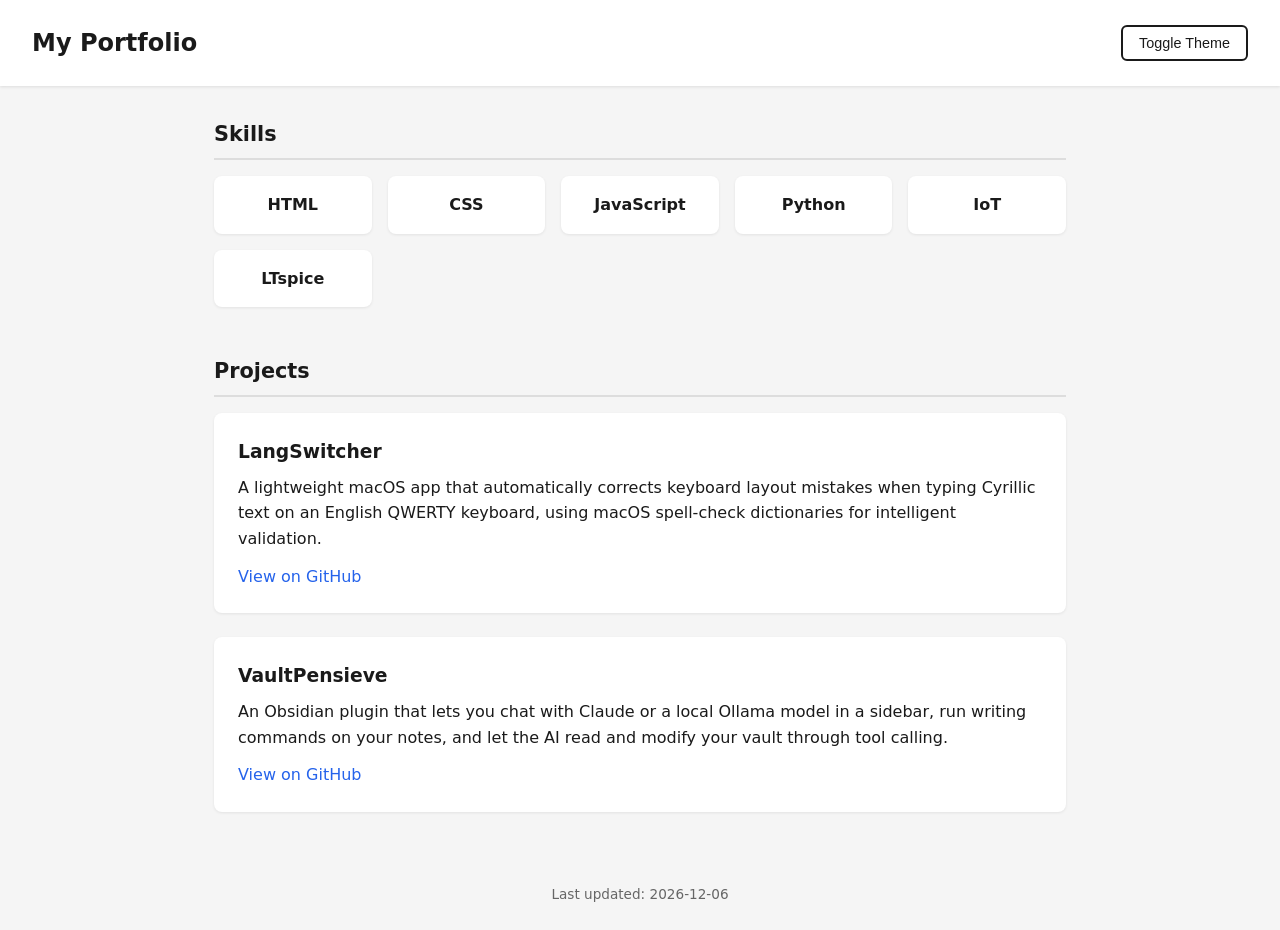
==== index.html @ 581be6b6 "Add initial HTML, CSS, and JavaScript files for portfolio page" ====
<!DOCTYPE html>
<html lang="en">
<head>
  <meta charset="UTF-8">
  <meta name="viewport" content="width=device-width, initial-scale=1.0">
  <title>Portfolio</title>
  <link rel="stylesheet" href="style.css">
</head>
<body>
  <header>
    <h1>My Portfolio</h1>
    <button id="theme-toggle">Toggle Theme</button>
  </header>

  <main>
    <section id="skills">
      <h2>Skills</h2>
      <ul class="skills-grid">
        <li class="skill-card">HTML</li>
        <li class="skill-card">CSS</li>
        <li class="skill-card">JavaScript</li>
        <li class="skill-card">Python</li>
        <li class="skill-card">IoT</li>
        <li class="skill-card">LTspice</li>
      </ul>
    </section>

    <section id="projects">
      <h2>Projects</h2>
      <div class="projects-grid">
        <article class="project-card">
          <h3>LangSwitcher</h3>
          <p>A lightweight macOS app that automatically corrects keyboard layout mistakes when typing Cyrillic text on an English QWERTY keyboard, using macOS spell-check dictionaries for intelligent validation.</p>
          <a href="https://github.com/TetRex/LangSwitcher">View on GitHub</a>
        </article>
        <article class="project-card">
          <h3>VaultPensieve</h3>
          <p>An Obsidian plugin that lets you chat with Claude or a local Ollama model in a sidebar, run writing commands on your notes, and let the AI read and modify your vault through tool calling.</p>
          <a href="https://github.com/TetRex/VaultPensieve">View on GitHub</a>
        </article>
      </div>
    </section>
  </main>

  <footer>
    <p>Last updated: <span id="last-updated"></span></p>
  </footer>

  <script src="script.js"></script>
</body>
</html>
---- style.css ----
*,
*::before,
*::after {
  box-sizing: border-box;
  margin: 0;
  padding: 0;
}

body {
  font-family: system-ui, -apple-system, sans-serif;
  line-height: 1.6;
  color: #1a1a1a;
  background: #f5f5f5;
  transition: background 0.3s, color 0.3s;
}

body.dark {
  color: #e0e0e0;
  background: #121212;
}

header {
  display: flex;
  justify-content: space-between;
  align-items: center;
  padding: 1.5rem 2rem;
  background: #fff;
  box-shadow: 0 1px 3px rgba(0, 0, 0, 0.1);
}

body.dark header {
  background: #1e1e1e;
  box-shadow: 0 1px 3px rgba(0, 0, 0, 0.4);
}

h1 {
  font-size: 1.5rem;
}

#theme-toggle {
  padding: 0.5rem 1rem;
  border: 2px solid #1a1a1a;
  border-radius: 6px;
  background: transparent;
  color: inherit;
  font-size: 0.9rem;
  cursor: pointer;
}

body.dark #theme-toggle {
  border-color: #e0e0e0;
}

main {
  max-width: 900px;
  margin: 2rem auto;
  padding: 0 1.5rem;
}

section {
  margin-bottom: 3rem;
}

h2 {
  font-size: 1.3rem;
  margin-bottom: 1rem;
  border-bottom: 2px solid #ddd;
  padding-bottom: 0.4rem;
}

body.dark h2 {
  border-bottom-color: #333;
}

/* Skills */
.skills-grid {
  list-style: none;
  display: grid;
  grid-template-columns: repeat(auto-fill, minmax(130px, 1fr));
  gap: 1rem;
}

.skill-card {
  padding: 1rem;
  text-align: center;
  background: #fff;
  border-radius: 8px;
  font-weight: 600;
  box-shadow: 0 1px 3px rgba(0, 0, 0, 0.08);
}

body.dark .skill-card {
  background: #1e1e1e;
  box-shadow: 0 1px 3px rgba(0, 0, 0, 0.3);
}

/* Projects */
.projects-grid {
  display: grid;
  gap: 1.5rem;
}

.project-card {
  padding: 1.5rem;
  background: #fff;
  border-radius: 8px;
  box-shadow: 0 1px 3px rgba(0, 0, 0, 0.08);
}

body.dark .project-card {
  background: #1e1e1e;
  box-shadow: 0 1px 3px rgba(0, 0, 0, 0.3);
}

.project-card h3 {
  margin-bottom: 0.5rem;
}

.project-card p {
  margin-bottom: 0.75rem;
}

.project-card a {
  color: #2563eb;
  text-decoration: none;
  font-weight: 500;
}

.project-card a:hover {
  text-decoration: underline;
}

body.dark .project-card a {
  color: #60a5fa;
}

/* Footer */
footer {
  text-align: center;
  padding: 1.5rem;
  font-size: 0.85rem;
  color: #666;
}

body.dark footer {
  color: #888;
}
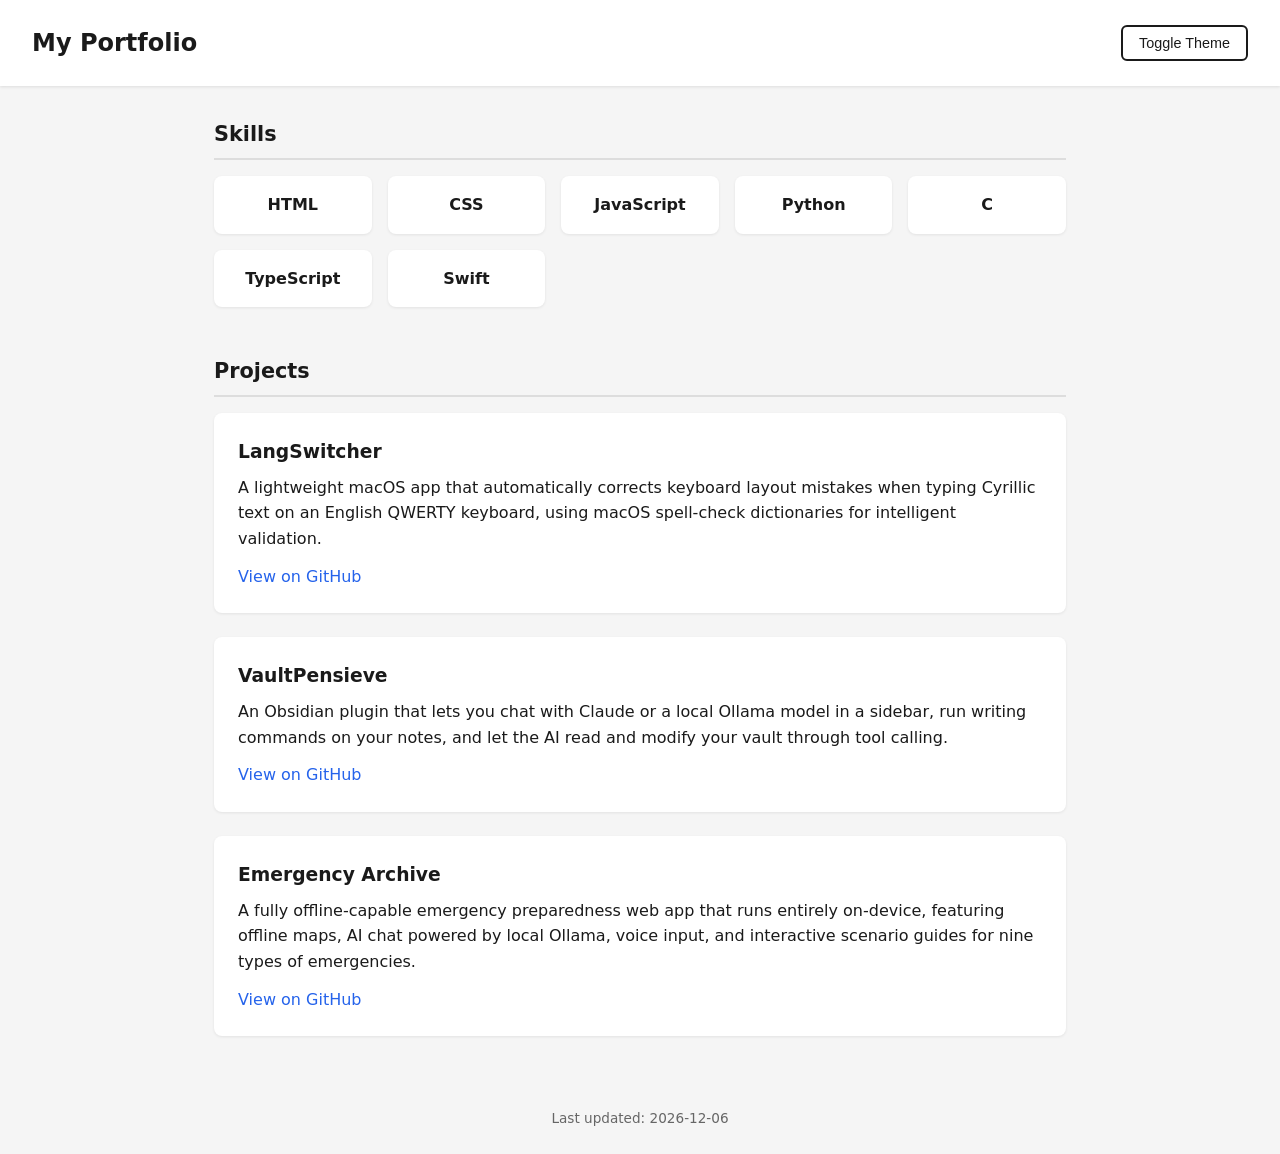
==== commit abe58d0e: "Update skills and projects sections in index.html" ====
--- a/index.html
+++ b/index.html
@@ -20,8 +20,9 @@
         <li class="skill-card">CSS</li>
         <li class="skill-card">JavaScript</li>
         <li class="skill-card">Python</li>
-        <li class="skill-card">IoT</li>
-        <li class="skill-card">LTspice</li>
+        <li class="skill-card">C</li>
+        <li class="skill-card">TypeScript</li>
+        <li class="skill-card">Swift</li>
       </ul>
     </section>
 
@@ -38,6 +39,11 @@
           <p>An Obsidian plugin that lets you chat with Claude or a local Ollama model in a sidebar, run writing commands on your notes, and let the AI read and modify your vault through tool calling.</p>
           <a href="https://github.com/TetRex/VaultPensieve">View on GitHub</a>
         </article>
+        <article class="project-card">
+          <h3>Emergency Archive</h3>
+          <p>A fully offline-capable emergency preparedness web app that runs entirely on-device, featuring offline maps, AI chat powered by local Ollama, voice input, and interactive scenario guides for nine types of emergencies.</p>
+          <a href="https://github.com/TetRex/Emergency-Archive">View on GitHub</a>
+        </article>
       </div>
     </section>
   </main>
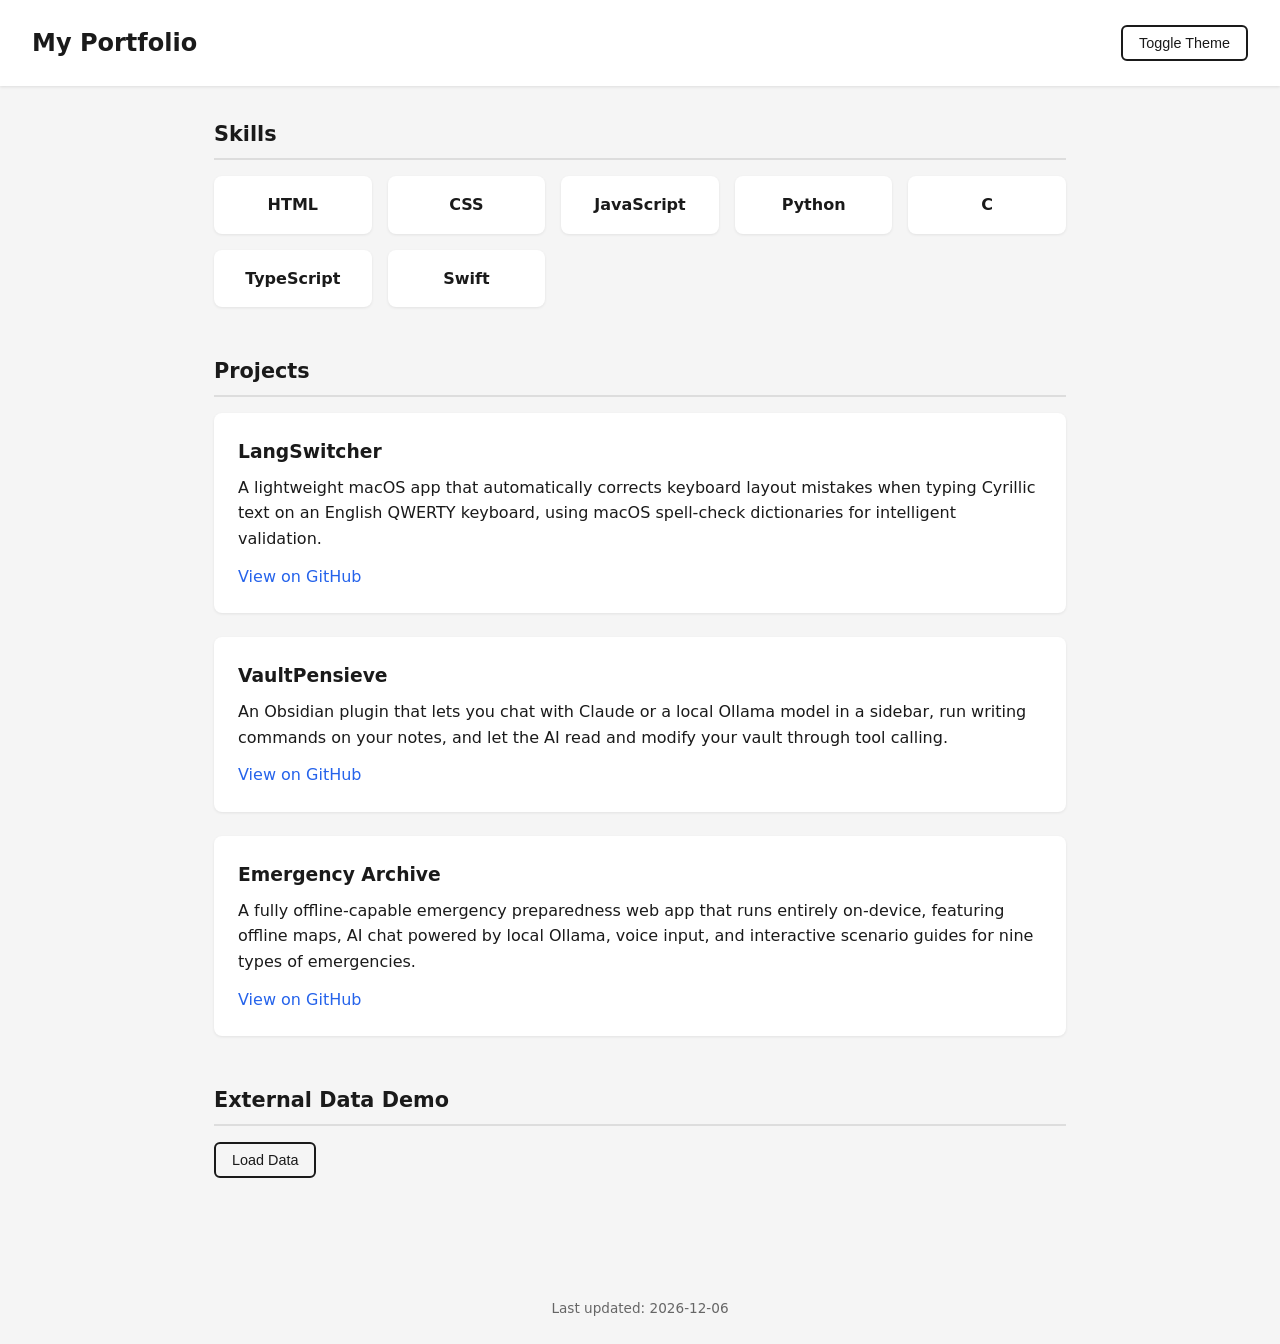
==== commit e8b6c51c: "Add external data demo section with fetch functionality" ====
--- a/index.html
+++ b/index.html
@@ -46,6 +46,12 @@
         </article>
       </div>
     </section>
+
+    <section id="external-data">
+      <h2>External Data Demo</h2>
+      <button id="load-data">Load Data</button>
+      <div id="data-result"></div>
+    </section>
   </main>
 
   <footer>
--- a/style.css
+++ b/style.css
@@ -134,6 +134,46 @@
   color: #60a5fa;
 }
 
+/* External Data Demo */
+#load-data {
+  padding: 0.5rem 1rem;
+  border: 2px solid #1a1a1a;
+  border-radius: 6px;
+  background: transparent;
+  color: inherit;
+  font-size: 0.9rem;
+  cursor: pointer;
+  margin-bottom: 1rem;
+}
+
+body.dark #load-data {
+  border-color: #e0e0e0;
+}
+
+#data-result {
+  padding: 1rem;
+  min-height: 1.5rem;
+}
+
+#data-result dl {
+  background: #fff;
+  border-radius: 8px;
+  padding: 1.5rem;
+  box-shadow: 0 1px 3px rgba(0, 0, 0, 0.08);
+  display: grid;
+  grid-template-columns: auto 1fr;
+  gap: 0.4rem 1rem;
+}
+
+body.dark #data-result dl {
+  background: #1e1e1e;
+  box-shadow: 0 1px 3px rgba(0, 0, 0, 0.3);
+}
+
+#data-result dt {
+  font-weight: 600;
+}
+
 /* Footer */
 footer {
   text-align: center;
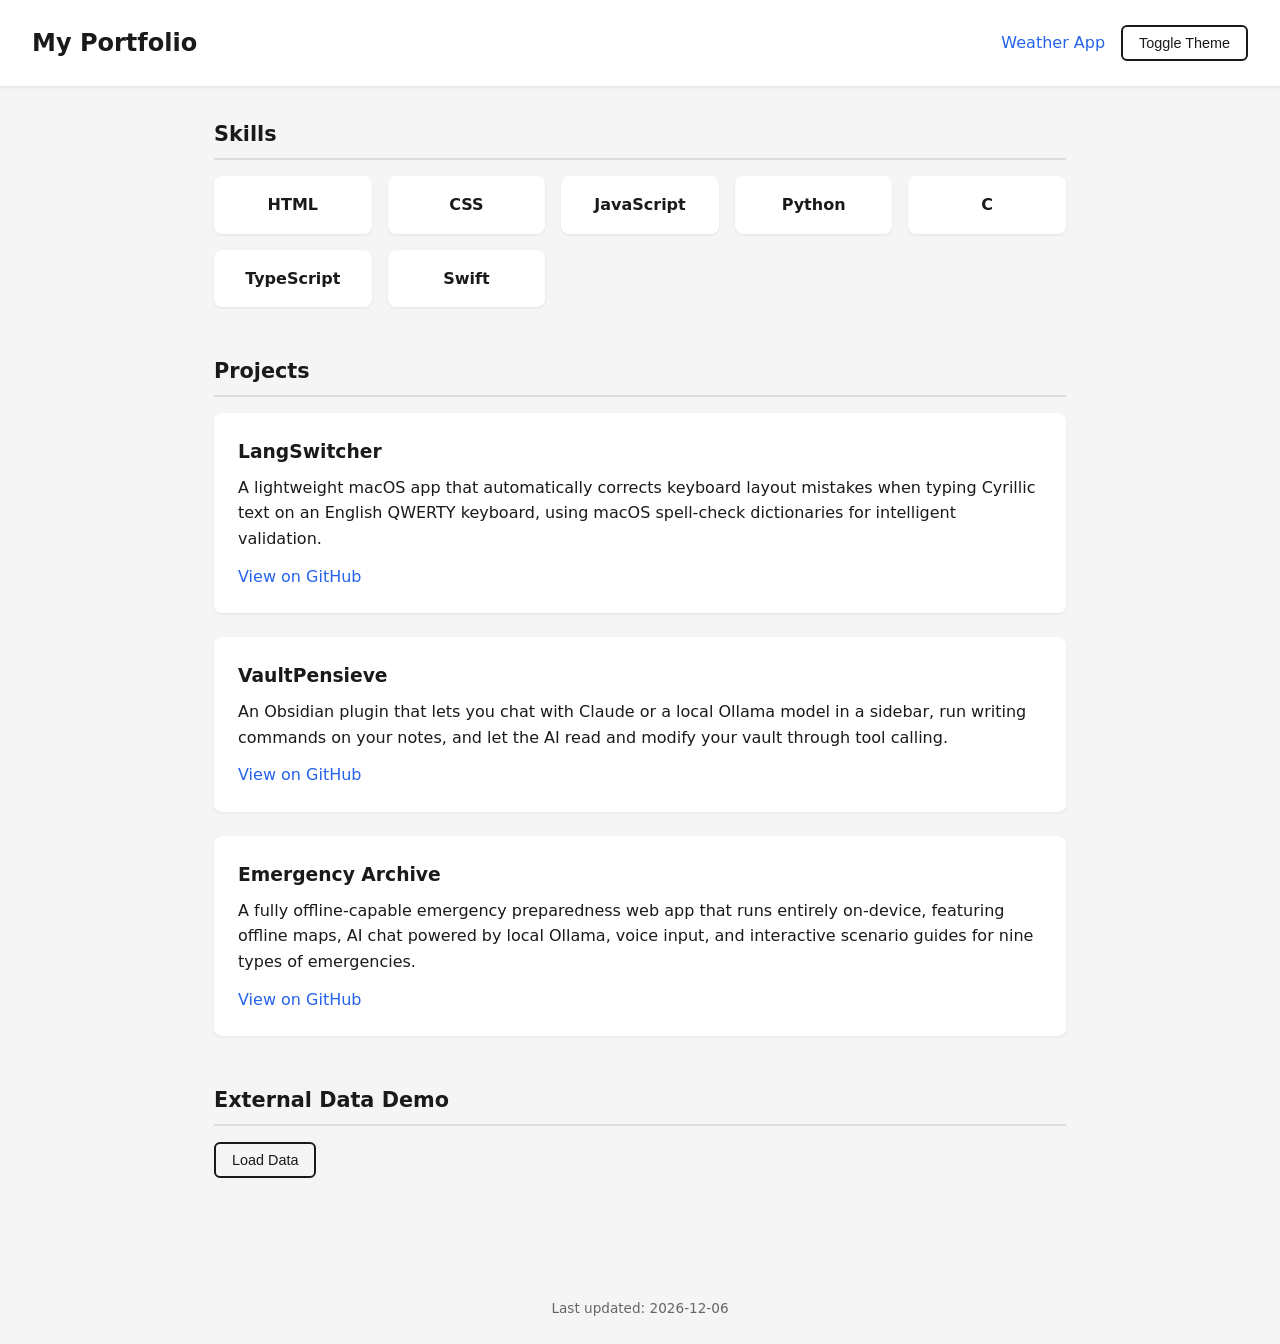
==== commit b181cf0e: "Add weather app with theme toggle and weather fetching functionality" ====
--- a/index.html
+++ b/index.html
@@ -9,7 +9,10 @@
 <body>
   <header>
     <h1>My Portfolio</h1>
-    <button id="theme-toggle">Toggle Theme</button>
+    <nav>
+      <a href="weather.html">Weather App</a>
+      <button id="theme-toggle">Toggle Theme</button>
+    </nav>
   </header>
 
   <main>
--- a/style.css
+++ b/style.css
@@ -174,6 +174,86 @@
   font-weight: 600;
 }
 
+/* Navigation */
+nav {
+  display: flex;
+  align-items: center;
+  gap: 1rem;
+}
+
+nav a {
+  color: #2563eb;
+  text-decoration: none;
+  font-weight: 500;
+}
+
+nav a:hover {
+  text-decoration: underline;
+}
+
+body.dark nav a {
+  color: #60a5fa;
+}
+
+/* Weather */
+.city-buttons {
+  display: flex;
+  flex-wrap: wrap;
+  gap: 0.75rem;
+  margin-bottom: 1.5rem;
+}
+
+.city-btn {
+  padding: 0.5rem 1rem;
+  border: 2px solid #1a1a1a;
+  border-radius: 6px;
+  background: transparent;
+  color: inherit;
+  font-size: 0.9rem;
+  cursor: pointer;
+}
+
+body.dark .city-btn {
+  border-color: #e0e0e0;
+}
+
+.weather-box {
+  background: #fff;
+  border-radius: 8px;
+  padding: 1.5rem;
+  margin-bottom: 2rem;
+  box-shadow: 0 1px 3px rgba(0, 0, 0, 0.08);
+}
+
+body.dark .weather-box {
+  background: #1e1e1e;
+  box-shadow: 0 1px 3px rgba(0, 0, 0, 0.3);
+}
+
+.weather-box p {
+  margin-bottom: 0.4rem;
+}
+
+.weather-box span {
+  font-weight: 600;
+}
+
+#output {
+  background: #fff;
+  border-radius: 8px;
+  padding: 1rem;
+  font-size: 0.8rem;
+  line-height: 1.5;
+  overflow-x: auto;
+  box-shadow: 0 1px 3px rgba(0, 0, 0, 0.08);
+  min-height: 3rem;
+}
+
+body.dark #output {
+  background: #1e1e1e;
+  box-shadow: 0 1px 3px rgba(0, 0, 0, 0.3);
+}
+
 /* Footer */
 footer {
   text-align: center;
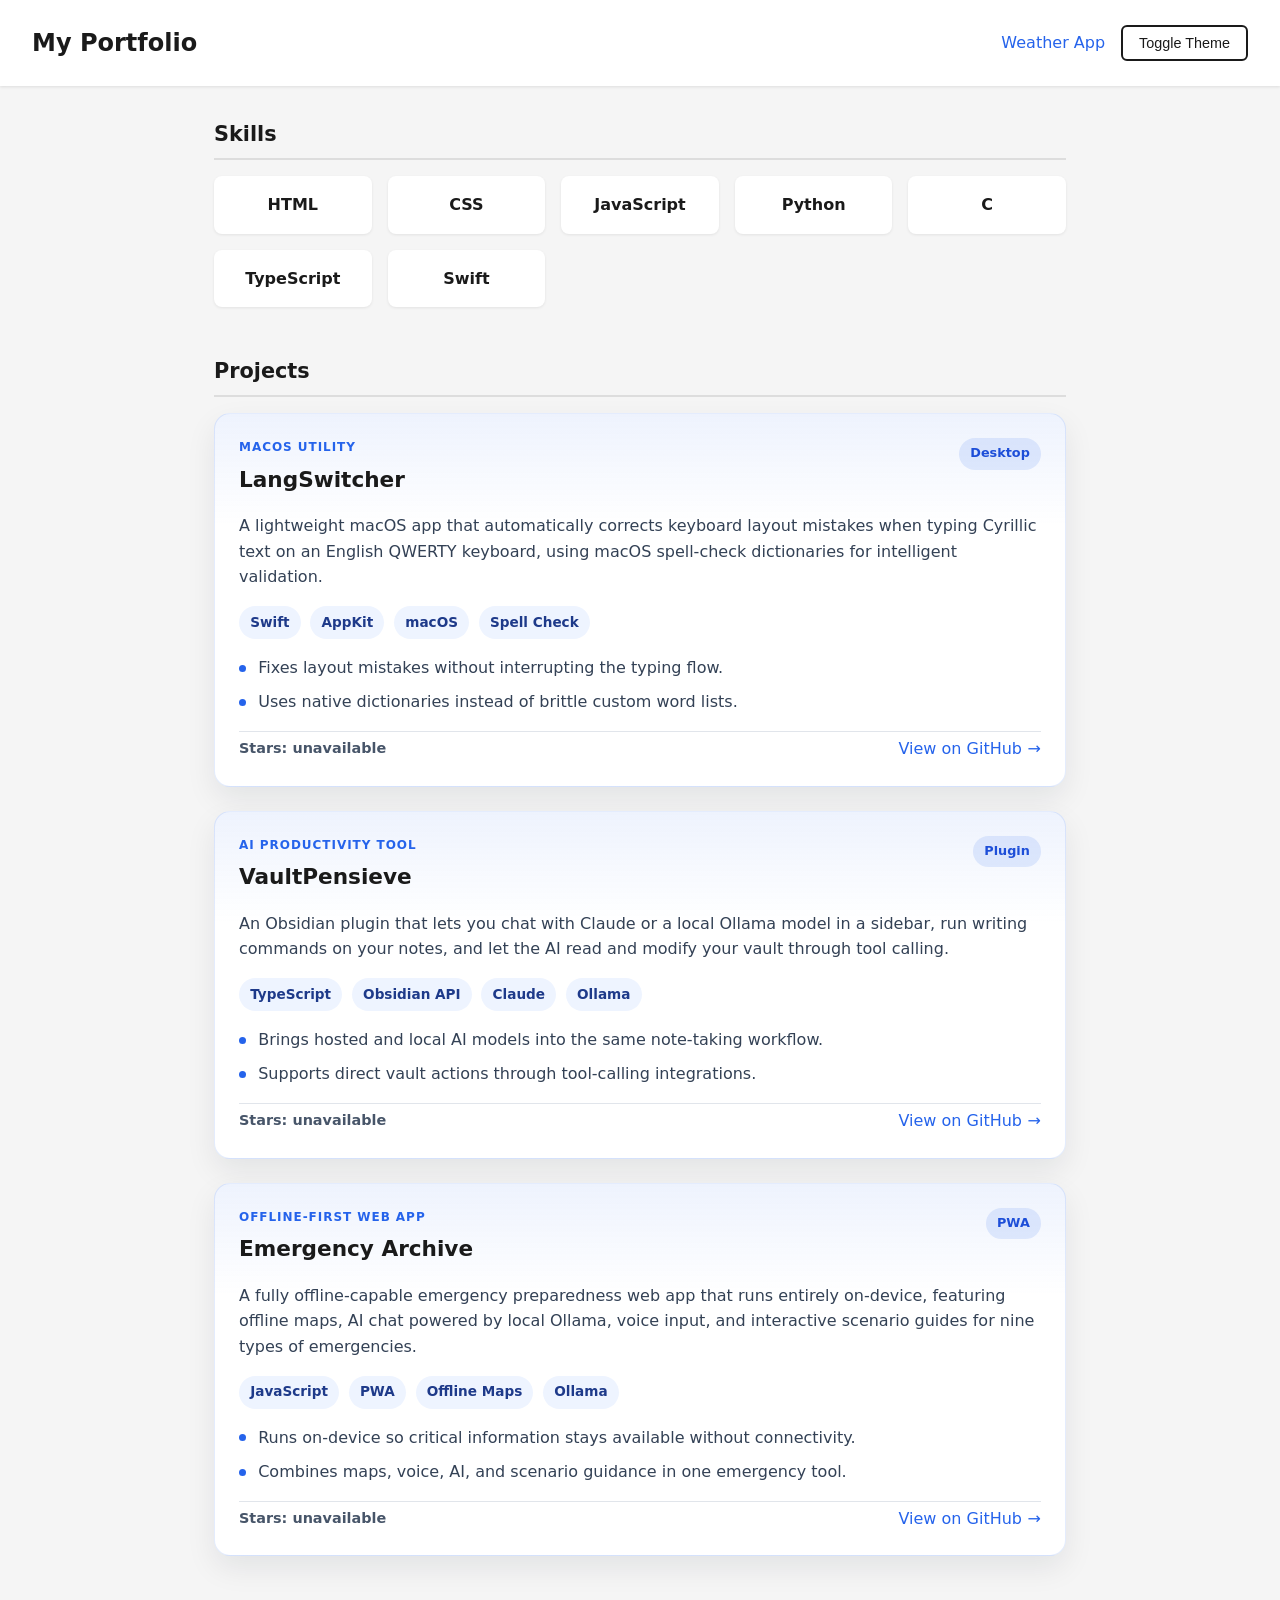
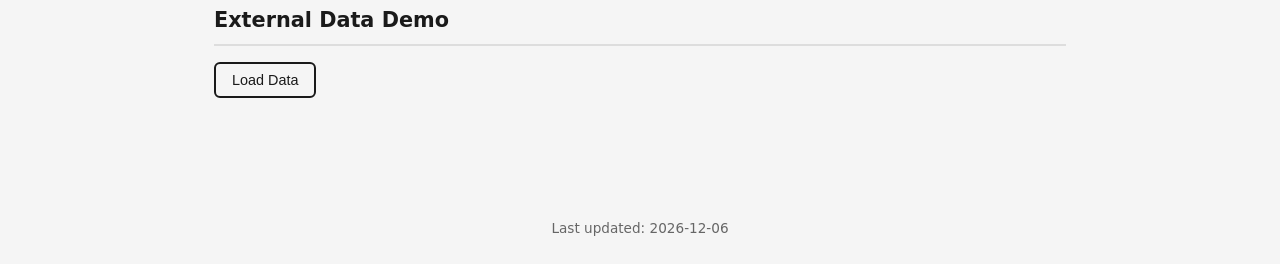
==== commit d52bac3b: "Enhance project cards with detailed summaries, tags, and sorting functionality; update styles for im" ====
--- a/index.html
+++ b/index.html
@@ -33,19 +33,76 @@
       <h2>Projects</h2>
       <div class="projects-grid">
         <article class="project-card">
-          <h3>LangSwitcher</h3>
-          <p>A lightweight macOS app that automatically corrects keyboard layout mistakes when typing Cyrillic text on an English QWERTY keyboard, using macOS spell-check dictionaries for intelligent validation.</p>
-          <a href="https://github.com/TetRex/LangSwitcher">View on GitHub</a>
+          <div class="project-card-top">
+            <div>
+              <p class="project-type">macOS Utility</p>
+              <h3>LangSwitcher</h3>
+            </div>
+            <span class="project-status">Desktop</span>
+          </div>
+          <p class="project-summary">A lightweight macOS app that automatically corrects keyboard layout mistakes when typing Cyrillic text on an English QWERTY keyboard, using macOS spell-check dictionaries for intelligent validation.</p>
+          <ul class="project-tags" aria-label="LangSwitcher technologies">
+            <li>Swift</li>
+            <li>AppKit</li>
+            <li>macOS</li>
+            <li>Spell Check</li>
+          </ul>
+          <ul class="project-highlights">
+            <li>Fixes layout mistakes without interrupting the typing flow.</li>
+            <li>Uses native dictionaries instead of brittle custom word lists.</li>
+          </ul>
+          <div class="project-link-row">
+            <p class="project-stars" data-repo="TetRex/LangSwitcher" aria-live="polite">Stars: Loading…</p>
+            <a href="https://github.com/TetRex/LangSwitcher">View on GitHub</a>
+          </div>
         </article>
         <article class="project-card">
-          <h3>VaultPensieve</h3>
-          <p>An Obsidian plugin that lets you chat with Claude or a local Ollama model in a sidebar, run writing commands on your notes, and let the AI read and modify your vault through tool calling.</p>
-          <a href="https://github.com/TetRex/VaultPensieve">View on GitHub</a>
+          <div class="project-card-top">
+            <div>
+              <p class="project-type">AI Productivity Tool</p>
+              <h3>VaultPensieve</h3>
+            </div>
+            <span class="project-status">Plugin</span>
+          </div>
+          <p class="project-summary">An Obsidian plugin that lets you chat with Claude or a local Ollama model in a sidebar, run writing commands on your notes, and let the AI read and modify your vault through tool calling.</p>
+          <ul class="project-tags" aria-label="VaultPensieve technologies">
+            <li>TypeScript</li>
+            <li>Obsidian API</li>
+            <li>Claude</li>
+            <li>Ollama</li>
+          </ul>
+          <ul class="project-highlights">
+            <li>Brings hosted and local AI models into the same note-taking workflow.</li>
+            <li>Supports direct vault actions through tool-calling integrations.</li>
+          </ul>
+          <div class="project-link-row">
+            <p class="project-stars" data-repo="TetRex/VaultPensieve" aria-live="polite">Stars: Loading…</p>
+            <a href="https://github.com/TetRex/VaultPensieve">View on GitHub</a>
+          </div>
         </article>
         <article class="project-card">
-          <h3>Emergency Archive</h3>
-          <p>A fully offline-capable emergency preparedness web app that runs entirely on-device, featuring offline maps, AI chat powered by local Ollama, voice input, and interactive scenario guides for nine types of emergencies.</p>
-          <a href="https://github.com/TetRex/Emergency-Archive">View on GitHub</a>
+          <div class="project-card-top">
+            <div>
+              <p class="project-type">Offline-First Web App</p>
+              <h3>Emergency Archive</h3>
+            </div>
+            <span class="project-status">PWA</span>
+          </div>
+          <p class="project-summary">A fully offline-capable emergency preparedness web app that runs entirely on-device, featuring offline maps, AI chat powered by local Ollama, voice input, and interactive scenario guides for nine types of emergencies.</p>
+          <ul class="project-tags" aria-label="Emergency Archive technologies">
+            <li>JavaScript</li>
+            <li>PWA</li>
+            <li>Offline Maps</li>
+            <li>Ollama</li>
+          </ul>
+          <ul class="project-highlights">
+            <li>Runs on-device so critical information stays available without connectivity.</li>
+            <li>Combines maps, voice, AI, and scenario guidance in one emergency tool.</li>
+          </ul>
+          <div class="project-link-row">
+            <p class="project-stars" data-repo="TetRex/Emergency-Archive" aria-live="polite">Stars: Loading…</p>
+            <a href="https://github.com/TetRex/Emergency-Archive">View on GitHub</a>
+          </div>
         </article>
       </div>
     </section>
--- a/style.css
+++ b/style.css
@@ -102,28 +102,157 @@
 
 .project-card {
   padding: 1.5rem;
-  background: #fff;
-  border-radius: 8px;
-  box-shadow: 0 1px 3px rgba(0, 0, 0, 0.08);
+  background:
+    linear-gradient(180deg, rgba(37, 99, 235, 0.08), rgba(37, 99, 235, 0) 7rem),
+    #fff;
+  border: 1px solid rgba(37, 99, 235, 0.12);
+  border-radius: 16px;
+  box-shadow: 0 12px 30px rgba(15, 23, 42, 0.08);
+  display: grid;
+  gap: 1rem;
 }
 
 body.dark .project-card {
-  background: #1e1e1e;
-  box-shadow: 0 1px 3px rgba(0, 0, 0, 0.3);
+  background:
+    linear-gradient(180deg, rgba(96, 165, 250, 0.12), rgba(96, 165, 250, 0) 7rem),
+    #1e1e1e;
+  border-color: rgba(96, 165, 250, 0.16);
+  box-shadow: 0 14px 32px rgba(0, 0, 0, 0.35);
+}
+
+.project-card-top {
+  display: flex;
+  justify-content: space-between;
+  align-items: start;
+  gap: 1rem;
+}
+
+.project-type {
+  margin-bottom: 0.35rem;
+  text-transform: uppercase;
+  letter-spacing: 0.08em;
+  font-size: 0.75rem;
+  font-weight: 700;
+  color: #2563eb;
+}
+
+body.dark .project-type {
+  color: #93c5fd;
+}
+
+.project-status {
+  flex-shrink: 0;
+  padding: 0.35rem 0.7rem;
+  border-radius: 999px;
+  background: rgba(37, 99, 235, 0.12);
+  color: #1d4ed8;
+  font-size: 0.8rem;
+  font-weight: 700;
+}
+
+body.dark .project-status {
+  background: rgba(96, 165, 250, 0.16);
+  color: #bfdbfe;
 }
 
 .project-card h3 {
-  margin-bottom: 0.5rem;
-}
-
-.project-card p {
-  margin-bottom: 0.75rem;
+  font-size: 1.35rem;
+}
+
+.project-summary {
+  color: #334155;
+}
+
+body.dark .project-summary {
+  color: #cbd5e1;
+}
+
+.project-tags,
+.project-highlights {
+  list-style: none;
+}
+
+.project-tags {
+  display: flex;
+  flex-wrap: wrap;
+  gap: 0.6rem;
+}
+
+.project-tags li {
+  padding: 0.35rem 0.7rem;
+  border-radius: 999px;
+  background: #eef4ff;
+  color: #1e3a8a;
+  font-size: 0.85rem;
+  font-weight: 600;
+}
+
+body.dark .project-tags li {
+  background: #172554;
+  color: #dbeafe;
+}
+
+.project-highlights {
+  display: grid;
+  gap: 0.55rem;
+}
+
+.project-highlights li {
+  position: relative;
+  padding-left: 1.2rem;
+  color: #334155;
+}
+
+.project-highlights li::before {
+  content: "";
+  position: absolute;
+  left: 0;
+  top: 0.6rem;
+  width: 0.45rem;
+  height: 0.45rem;
+  border-radius: 50%;
+  background: #2563eb;
+}
+
+body.dark .project-highlights li {
+  color: #cbd5e1;
+}
+
+body.dark .project-highlights li::before {
+  background: #60a5fa;
+}
+
+.project-link-row {
+  display: flex;
+  justify-content: space-between;
+  align-items: center;
+  gap: 1rem;
+  flex-wrap: wrap;
+  padding-top: 0.25rem;
+  border-top: 1px solid rgba(148, 163, 184, 0.28);
+}
+
+body.dark .project-link-row {
+  border-top-color: rgba(148, 163, 184, 0.18);
+}
+
+.project-stars {
+  color: #475569;
+  font-size: 0.9rem;
+  font-weight: 600;
+}
+
+body.dark .project-stars {
+  color: #cbd5e1;
 }
 
 .project-card a {
   color: #2563eb;
   text-decoration: none;
   font-weight: 500;
+  display: inline-flex;
+  align-items: center;
+  gap: 0.35rem;
 }
 
 .project-card a:hover {
@@ -132,6 +261,17 @@
 
 body.dark .project-card a {
   color: #60a5fa;
+}
+
+.project-card a::after {
+  content: "→";
+}
+
+@media (max-width: 640px) {
+  .project-card-top {
+    flex-direction: column;
+    align-items: flex-start;
+  }
 }
 
 /* External Data Demo */
